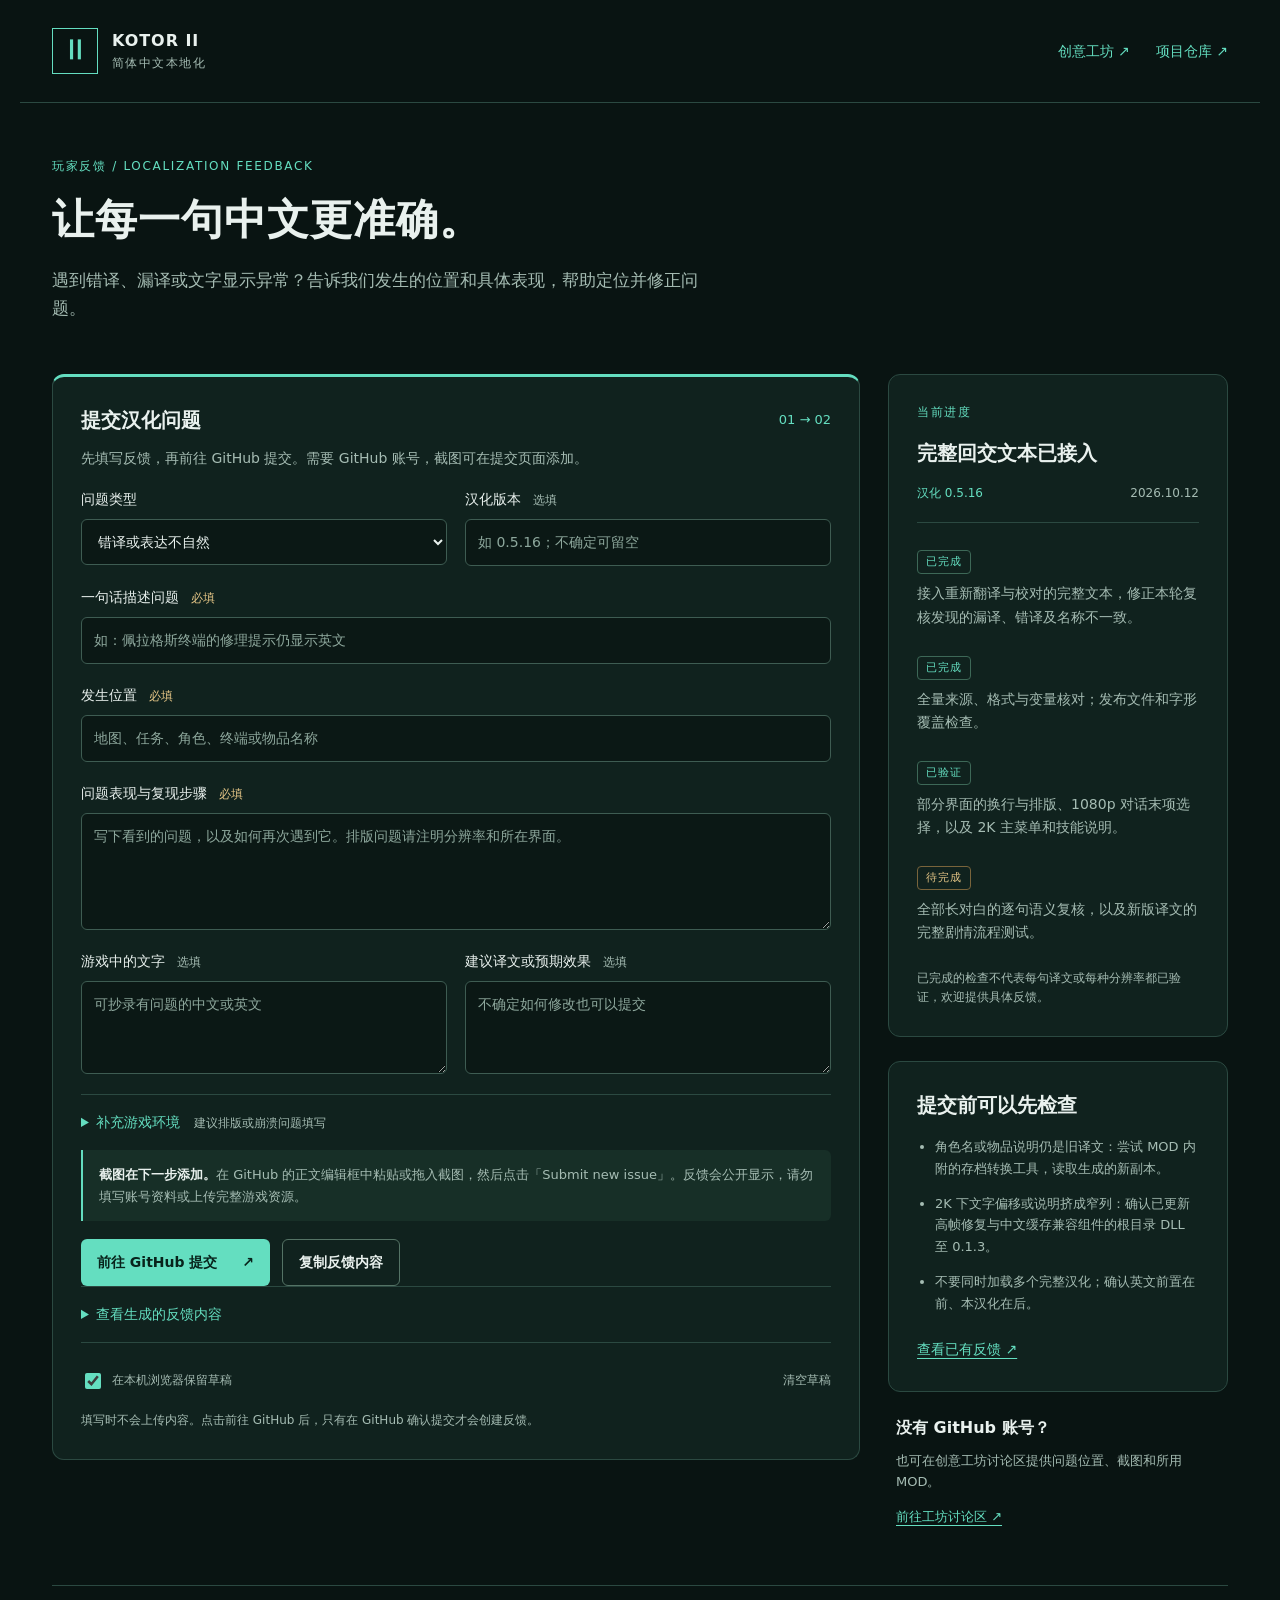
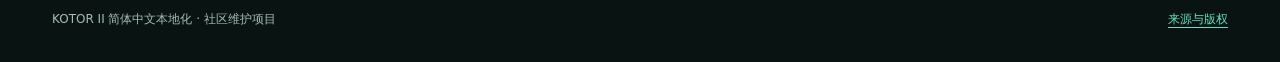
==== docs/index.html @ ccefe8b7 "Add player feedback website and clarify localization progress" ====
<!doctype html>
<html lang="zh-CN">
<head>
  <meta charset="utf-8">
  <meta name="viewport" content="width=device-width, initial-scale=1">
  <meta name="description" content="KOTOR II 简体中文汉化进度与问题反馈。报告错译、漏译、名称、字体和排版问题。">
  <meta name="color-scheme" content="dark">
  <title>汉化问题反馈 · KOTOR II</title>
  <link rel="stylesheet" href="./feedback.css">
  <script type="module" src="./feedback.mjs"></script>
</head>
<body>
  <header class="site-header">
    <a class="brand" href="./"><span class="brand-mark" aria-hidden="true">Ⅱ</span><span>KOTOR II <small>简体中文本地化</small></span></a>
    <nav aria-label="主导航">
      <a href="https://steamcommunity.com/sharedfiles/filedetails/?id=3816191703">创意工坊 ↗</a>
      <a href="https://github.com/francisagust198/kotor2-chinese-localization">项目仓库 ↗</a>
    </nav>
  </header>
  <main>
    <div class="intro">
      <p class="eyebrow">玩家反馈 / LOCALIZATION FEEDBACK</p>
      <h1>让每一句中文更准确。</h1>
      <p class="lead">遇到错译、漏译或文字显示异常？告诉我们发生的位置和具体表现，帮助定位并修正问题。</p>
    </div>
    <div class="layout">
      <section class="panel form-panel" aria-labelledby="feedback-heading">
        <div class="panel-heading"><h2 id="feedback-heading">提交汉化问题</h2><span class="step">01 → 02</span></div>
        <p class="hint">先填写反馈，再前往 GitHub 提交。需要 GitHub 账号，截图可在提交页面添加。</p>
        <noscript><p class="notice">此表单需要 JavaScript。也可<a href="https://github.com/francisagust198/kotor2-chinese-localization/issues/new?template=translation.md">直接在 GitHub 提交反馈</a>。</p></noscript>
        <form id="feedback-form">
          <div class="field-row">
            <div class="field"><label for="category">问题类型</label><select id="category" name="category"><option>错译或表达不自然</option><option>漏译或英文残留</option><option>名称或术语不一致</option><option>换行、截断或文字位置</option><option>字形或字体显示</option><option>崩溃或其他兼容问题</option><option>其他</option></select></div>
            <div class="field"><label for="version">汉化版本 <span>选填</span></label><input id="version" name="version" maxlength="80" placeholder="如 0.5.16；不确定可留空"></div>
          </div>
          <div class="field"><label for="title">一句话描述问题 <span class="required">必填</span></label><input id="title" name="title" required maxlength="100" placeholder="如：佩拉格斯终端的修理提示仍显示英文"></div>
          <div class="field"><label for="location">发生位置 <span class="required">必填</span></label><input id="location" name="location" required maxlength="250" placeholder="地图、任务、角色、终端或物品名称"></div>
          <div class="field"><label for="details">问题表现与复现步骤 <span class="required">必填</span></label><textarea id="details" name="details" required maxlength="12000" rows="4" placeholder="写下看到的问题，以及如何再次遇到它。排版问题请注明分辨率和所在界面。"></textarea></div>
          <div class="field-row">
            <div class="field"><label for="current">游戏中的文字 <span>选填</span></label><textarea id="current" name="current" maxlength="6000" rows="3" placeholder="可抄录有问题的中文或英文"></textarea></div>
            <div class="field"><label for="suggestion">建议译文或预期效果 <span>选填</span></label><textarea id="suggestion" name="suggestion" maxlength="6000" rows="3" placeholder="不确定如何修改也可以提交"></textarea></div>
          </div>
          <details class="environment">
            <summary>补充游戏环境 <span>建议排版或崩溃问题填写</span></summary>
            <div class="field-row">
              <div class="field"><label for="resolution">分辨率与显示模式</label><input id="resolution" name="resolution" maxlength="150" placeholder="如 1920×1080，全屏"></div>
              <div class="field"><label for="native">高帧修复与中文缓存兼容</label><select id="native" name="native"><option>不确定</option><option>已安装根目录 DLL</option><option>只订阅，未安装根目录 DLL</option><option>未使用</option></select></div>
            </div>
            <div class="field"><label for="mods">其他 MOD 与加载顺序</label><textarea id="mods" name="mods" maxlength="4000" rows="2" placeholder="如：TSLRCM + M4-78EP → 本汉化；是否启用宽屏配套版"></textarea></div>
            <div class="field"><label for="save">存档情况</label><input id="save" name="save" maxlength="250" placeholder="如：新游戏 / 旧存档 / 已用工具转换的副本"></div>
          </details>
          <p class="notice"><strong>截图在下一步添加。</strong>在 GitHub 的正文编辑框中粘贴或拖入截图，然后点击「Submit new issue」。反馈会公开显示，请勿填写账号资料或上传完整游戏资源。</p>
          <div class="actions"><button class="primary" type="submit">前往 GitHub 提交 <span aria-hidden="true">↗</span></button><button class="secondary" id="copy" type="button">复制反馈内容</button></div>
          <p id="message" role="status" aria-live="polite"></p>
          <details id="preview-details"><summary>查看生成的反馈内容</summary><label class="sr-only" for="preview">反馈内容</label><textarea id="preview" readonly rows="12"></textarea><button class="secondary" id="download" type="button">下载反馈文本</button><a id="continue-link" class="continue" hidden href="https://github.com/francisagust198/kotor2-chinese-localization/issues/new">打开 GitHub 提交页 ↗</a></details>
          <div class="draft-bar"><label><input type="checkbox" id="remember" checked> 在本机浏览器保留草稿</label><button id="clear" type="button">清空草稿</button></div>
          <p class="hint small">填写时不会上传内容。点击前往 GitHub 后，只有在 GitHub 确认提交才会创建反馈。</p>
        </form>
      </section>
      <aside>
        <section class="panel progress" aria-labelledby="progress-heading">
          <p class="eyebrow">当前进度</p><h2 id="progress-heading">完整回交文本已接入</h2>
          <div class="release"><span>汉化 0.5.16</span><time datetime="2026-10-12">2026.10.12</time></div>
          <ul class="milestones">
            <li><span class="state done">已完成</span><p>接入重新翻译与校对的完整文本，修正本轮复核发现的漏译、错译及名称不一致。</p></li>
            <li><span class="state done">已完成</span><p>全量来源、格式与变量核对；发布文件和字形覆盖检查。</p></li>
            <li><span class="state done">已验证</span><p>部分界面的换行与排版、1080p 对话末项选择，以及 2K 主菜单和技能说明。</p></li>
            <li><span class="state pending">待完成</span><p>全部长对白的逐句语义复核，以及新版译文的完整剧情流程测试。</p></li>
          </ul>
          <p class="hint small">已完成的检查不代表每句译文或每种分辨率都已验证，欢迎提供具体反馈。</p>
        </section>
        <section class="panel help" aria-labelledby="help-heading"><h2 id="help-heading">提交前可以先检查</h2>
          <ul><li>角色名或物品说明仍是旧译文：尝试 MOD 内附的存档转换工具，读取生成的新副本。</li><li>2K 下文字偏移或说明挤成窄列：确认已更新高帧修复与中文缓存兼容组件的根目录 DLL 至 0.1.3。</li><li>不要同时加载多个完整汉化；确认英文前置在前、本汉化在后。</li></ul>
          <a class="text-link" href="https://github.com/francisagust198/kotor2-chinese-localization/issues">查看已有反馈 ↗</a>
        </section>
        <section class="alternate"><h2>没有 GitHub 账号？</h2><p>也可在创意工坊讨论区提供问题位置、截图和所用 MOD。</p><a href="https://steamcommunity.com/sharedfiles/filedetails/discussions/3816191703">前往工坊讨论区 ↗</a></section>
      </aside>
    </div>
  </main>
  <footer><span>KOTOR II 简体中文本地化 · 社区维护项目</span><a href="https://github.com/francisagust198/kotor2-chinese-localization/blob/main/COPYRIGHT.md">来源与版权</a></footer>
</body>
</html>
---- docs/feedback.css ----
:root{--bg:#091412;--panel:#10221e;--line:#2b4941;--text:#e9f1ee;--muted:#a5bcb3;--accent:#64dec0;--gold:#e4c586;font-family:system-ui,-apple-system,"Segoe UI","Microsoft YaHei",sans-serif;color:var(--text);background:var(--bg);font-size:16px;line-height:1.65}
*{box-sizing:border-box}body{margin:0}a{color:var(--accent);text-underline-offset:4px}a:hover{color:white}button,input,textarea,select{font:inherit}button,a,input,select,textarea,summary{touch-action:manipulation}button,summary{cursor:pointer}button:focus-visible,a:focus-visible,summary:focus-visible{outline:3px solid var(--gold);outline-offset:4px}.site-header{max-width:1240px;margin:auto;padding:28px 32px;display:flex;align-items:center;justify-content:space-between;border-bottom:1px solid var(--line);gap:24px}.brand{display:flex;align-items:center;gap:14px;text-decoration:none;font-weight:650;color:var(--text);letter-spacing:.06em}.brand small{display:block;font-size:12px;color:var(--muted);font-weight:400;letter-spacing:.12em}.brand-mark{border:1px solid var(--accent);color:var(--accent);height:46px;width:46px;display:grid;place-items:center;font-size:26px;font-family:Georgia,serif}nav{display:flex;gap:26px;font-size:14px}nav a{text-decoration:none}main{max-width:1240px;margin:auto;padding:0 32px}.intro{padding:54px 0 34px;max-width:760px}.eyebrow{font-size:12px;letter-spacing:.14em;color:var(--accent);margin:0 0 16px}h1{font-size:clamp(28px,4vw,42px);line-height:1.3;margin:0 0 18px;letter-spacing:.025em}h2{font-size:20px;line-height:1.5;margin:0}p{margin:0 0 18px}.lead{color:var(--muted);font-size:17px;max-width:670px}.layout{display:grid;grid-template-columns:minmax(0,1fr) 340px;gap:28px;align-items:start}.panel{background:var(--panel);border:1px solid var(--line);border-radius:12px;padding:28px;margin-bottom:24px}.form-panel{border-top:3px solid var(--accent)}.panel-heading{display:flex;align-items:center;justify-content:space-between;gap:12px;margin-bottom:12px}.step{font-size:13px;color:var(--accent);font-variant-numeric:tabular-nums}.hint{color:var(--muted);font-size:14px}.small{font-size:12px}.field-row{display:grid;grid-template-columns:1fr 1fr;gap:18px}.field{margin-bottom:20px;min-width:0}label{display:block;font-size:14px;margin-bottom:8px}label span{font-size:12px;color:var(--muted);margin-left:8px}label .required{color:var(--gold)}input:not([type=checkbox]),select,textarea{display:block;width:100%;background:#0b1815;border:1px solid #3e5c52;border-radius:6px;color:var(--text);padding:11px 12px;min-height:46px;font-size:14px}textarea{resize:vertical}input::placeholder,textarea::placeholder{color:#8da79c}input:focus,select:focus,textarea:focus{outline:2px solid var(--accent);outline-offset:1px}details{border-top:1px solid var(--line);padding:16px 0}summary{font-size:14px;color:var(--accent);margin-bottom:0}details[open]>summary{margin-bottom:18px}summary span{font-size:12px;color:var(--muted);margin-left:10px}.notice{font-size:13px;color:var(--muted);background:#172f27;padding:14px 16px;border-left:2px solid var(--accent);border-radius:0 6px 6px 0}.notice strong{color:var(--text);font-weight:600}.actions{display:flex;gap:12px;flex-wrap:wrap}button{border:0;border-radius:6px;padding:11px 16px;min-height:44px;font-size:14px;font-weight:600}.primary{background:var(--accent);color:#08231b}.primary:hover{background:#8cedd2}.primary span{margin-left:20px}.secondary{background:transparent;color:var(--text);border:1px solid #547365}.secondary:hover{background:#223e33}#message{font-size:14px;color:var(--gold);margin:14px 0;overflow-wrap:anywhere}#message:empty{display:none}#preview{font-family:inherit;font-size:13px;margin-bottom:16px}.continue{margin-left:16px;display:inline-block;font-size:14px}.continue[hidden]{display:none}.draft-bar{display:flex;gap:12px;align-items:center;justify-content:space-between;border-top:1px solid var(--line);padding-top:16px}.draft-bar label{color:var(--muted);font-size:12px;margin:0;display:flex;align-items:center;gap:8px}.draft-bar input{accent-color:var(--accent);width:16px;height:16px}.draft-bar button{padding:6px 0;background:none;color:var(--muted);font-size:12px;font-weight:400}form>.small{margin-top:8px;margin-bottom:0}.release{display:flex;justify-content:space-between;gap:12px;font-size:12px;color:var(--muted);margin:16px 0 24px;padding-bottom:18px;border-bottom:1px solid var(--line)}.release span{color:var(--accent)}.milestones{list-style:none;padding:0;margin:0}.milestones li{margin-bottom:24px}.milestones p{font-size:14px;color:var(--muted);margin:8px 0 0}.state{font-size:11px;letter-spacing:.08em;display:inline-block;border:1px solid #3d6857;border-radius:4px;padding:2px 8px}.done{color:var(--accent)}.pending{color:var(--gold);border-color:#79643b}.progress>.hint{margin-bottom:0}.help ul{padding-left:18px;font-size:13px;color:var(--muted);margin:16px 0 22px}.help li{margin-bottom:14px}.text-link{font-size:14px}.alternate{padding:0 8px 24px}.alternate h2{font-size:16px}.alternate p{font-size:13px;color:var(--muted);margin:10px 0}.alternate a{font-size:13px}footer{max-width:1176px;margin:32px auto 0;padding:24px 0 32px;border-top:1px solid var(--line);display:flex;justify-content:space-between;gap:20px;color:var(--muted);font-size:12px}.sr-only{position:absolute;width:1px;height:1px;padding:0;margin:-1px;overflow:hidden;clip:rect(0,0,0,0);border:0}
@media(max-width:950px){.layout{grid-template-columns:minmax(0,1fr) 290px;gap:20px}.panel{padding:22px}.field-row{grid-template-columns:1fr;gap:0}}
@media(max-width:740px){.site-header{padding:20px;align-items:flex-start;flex-wrap:wrap}nav{gap:22px}main{padding:0 20px}.intro{padding:36px 0 20px}.layout{grid-template-columns:1fr}.field-row{grid-template-columns:1fr 1fr;gap:16px}aside{display:grid;grid-template-columns:1fr;gap:0}footer{margin:20px;padding:20px 0;flex-wrap:wrap}.panel{padding:22px}.lead{font-size:15px}}
@media(max-width:460px){.field-row{grid-template-columns:1fr;gap:0}.panel{padding:18px}.actions{flex-direction:column}.actions button{width:100%}summary span{display:block;margin:4px 0 0 16px}.continue{display:block;margin:12px 0 0}.draft-bar{align-items:flex-start}.brand{font-size:14px}h1{font-size:28px}}
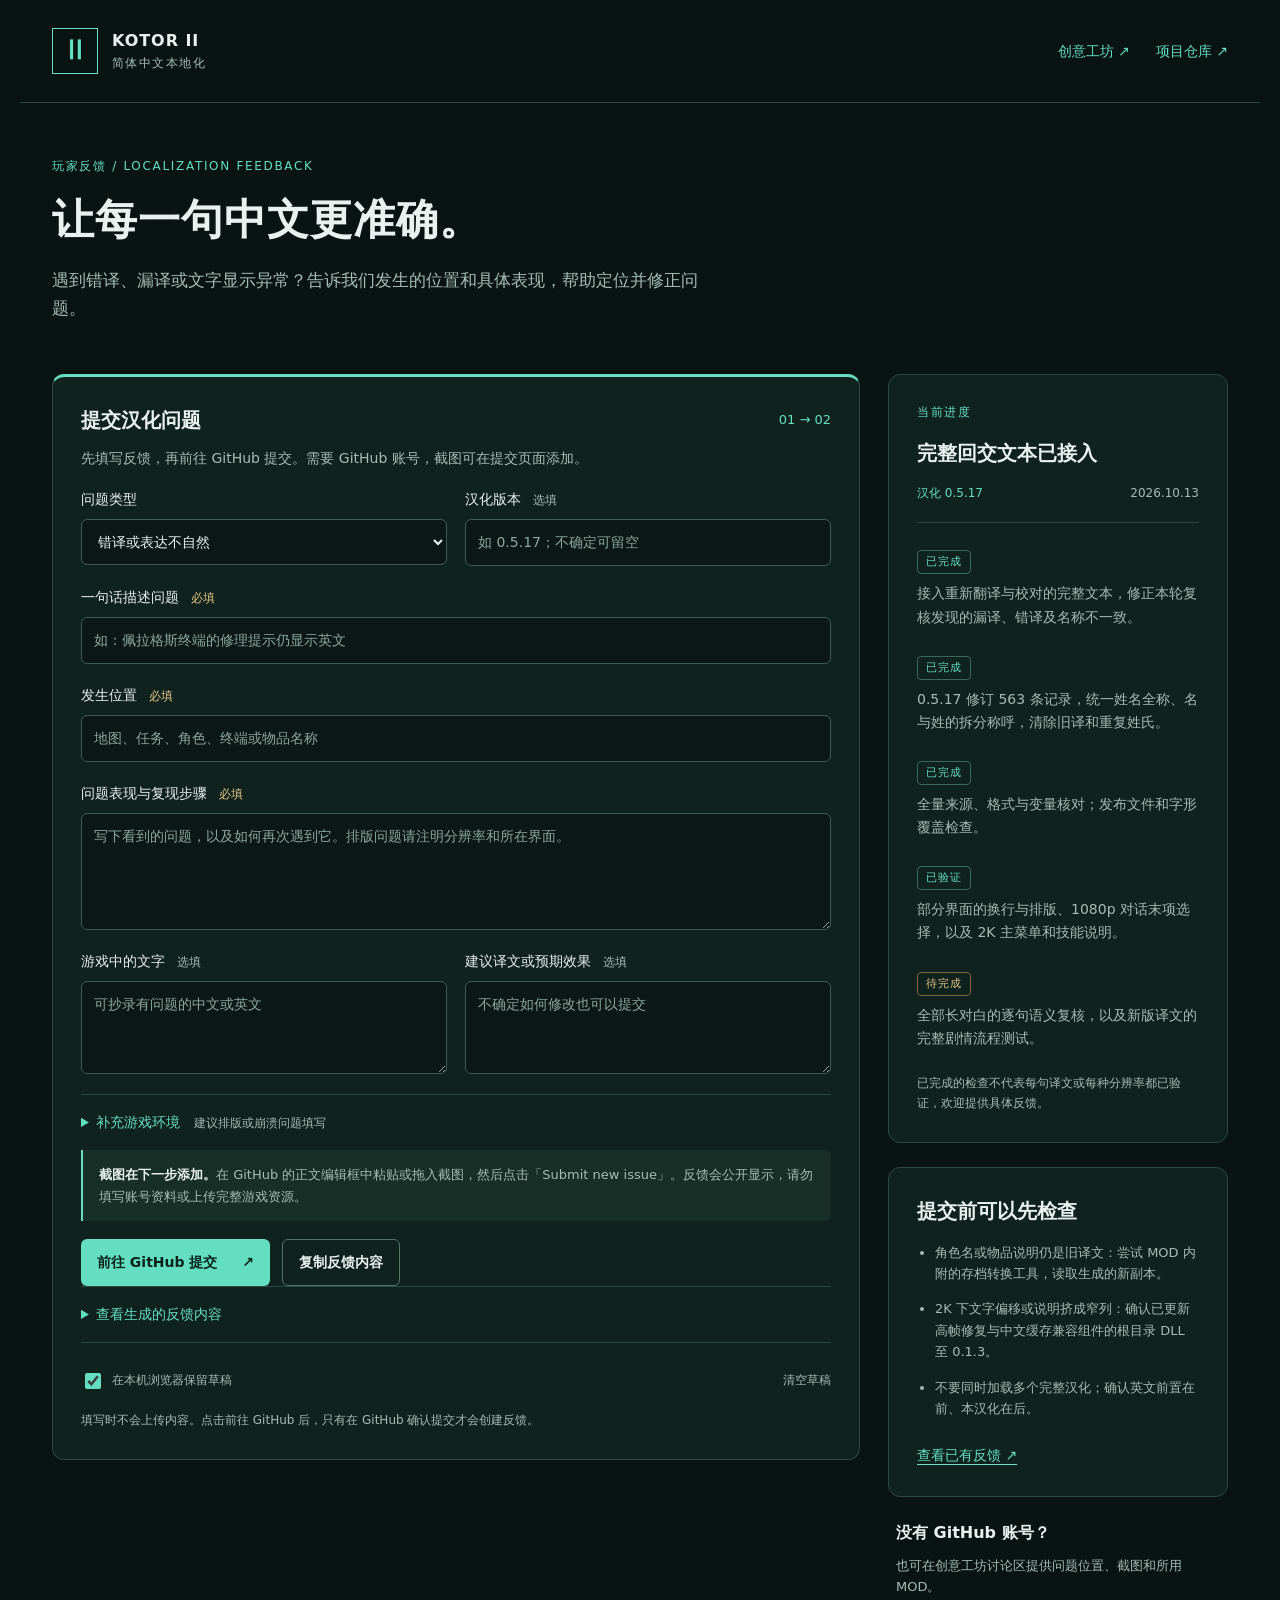
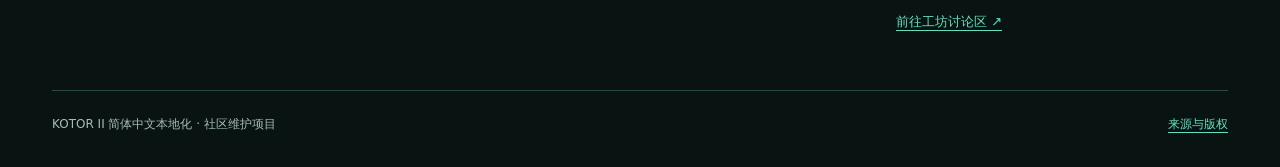
==== commit e87384d9: "Unify split character names and remove duplicate surnames in 0.5.17" ====
--- a/docs/index.html
+++ b/docs/index.html
@@ -31,7 +31,7 @@
         <form id="feedback-form">
           <div class="field-row">
             <div class="field"><label for="category">问题类型</label><select id="category" name="category"><option>错译或表达不自然</option><option>漏译或英文残留</option><option>名称或术语不一致</option><option>换行、截断或文字位置</option><option>字形或字体显示</option><option>崩溃或其他兼容问题</option><option>其他</option></select></div>
-            <div class="field"><label for="version">汉化版本 <span>选填</span></label><input id="version" name="version" maxlength="80" placeholder="如 0.5.16；不确定可留空"></div>
+            <div class="field"><label for="version">汉化版本 <span>选填</span></label><input id="version" name="version" maxlength="80" placeholder="如 0.5.17；不确定可留空"></div>
           </div>
           <div class="field"><label for="title">一句话描述问题 <span class="required">必填</span></label><input id="title" name="title" required maxlength="100" placeholder="如：佩拉格斯终端的修理提示仍显示英文"></div>
           <div class="field"><label for="location">发生位置 <span class="required">必填</span></label><input id="location" name="location" required maxlength="250" placeholder="地图、任务、角色、终端或物品名称"></div>
@@ -60,9 +60,10 @@
       <aside>
         <section class="panel progress" aria-labelledby="progress-heading">
           <p class="eyebrow">当前进度</p><h2 id="progress-heading">完整回交文本已接入</h2>
-          <div class="release"><span>汉化 0.5.16</span><time datetime="2026-10-12">2026.10.12</time></div>
+          <div class="release"><span>汉化 0.5.17</span><time datetime="2026-10-13">2026.10.13</time></div>
           <ul class="milestones">
             <li><span class="state done">已完成</span><p>接入重新翻译与校对的完整文本，修正本轮复核发现的漏译、错译及名称不一致。</p></li>
+            <li><span class="state done">已完成</span><p>0.5.17 修订 563 条记录，统一姓名全称、名与姓的拆分称呼，清除旧译和重复姓氏。</p></li>
             <li><span class="state done">已完成</span><p>全量来源、格式与变量核对；发布文件和字形覆盖检查。</p></li>
             <li><span class="state done">已验证</span><p>部分界面的换行与排版、1080p 对话末项选择，以及 2K 主菜单和技能说明。</p></li>
             <li><span class="state pending">待完成</span><p>全部长对白的逐句语义复核，以及新版译文的完整剧情流程测试。</p></li>
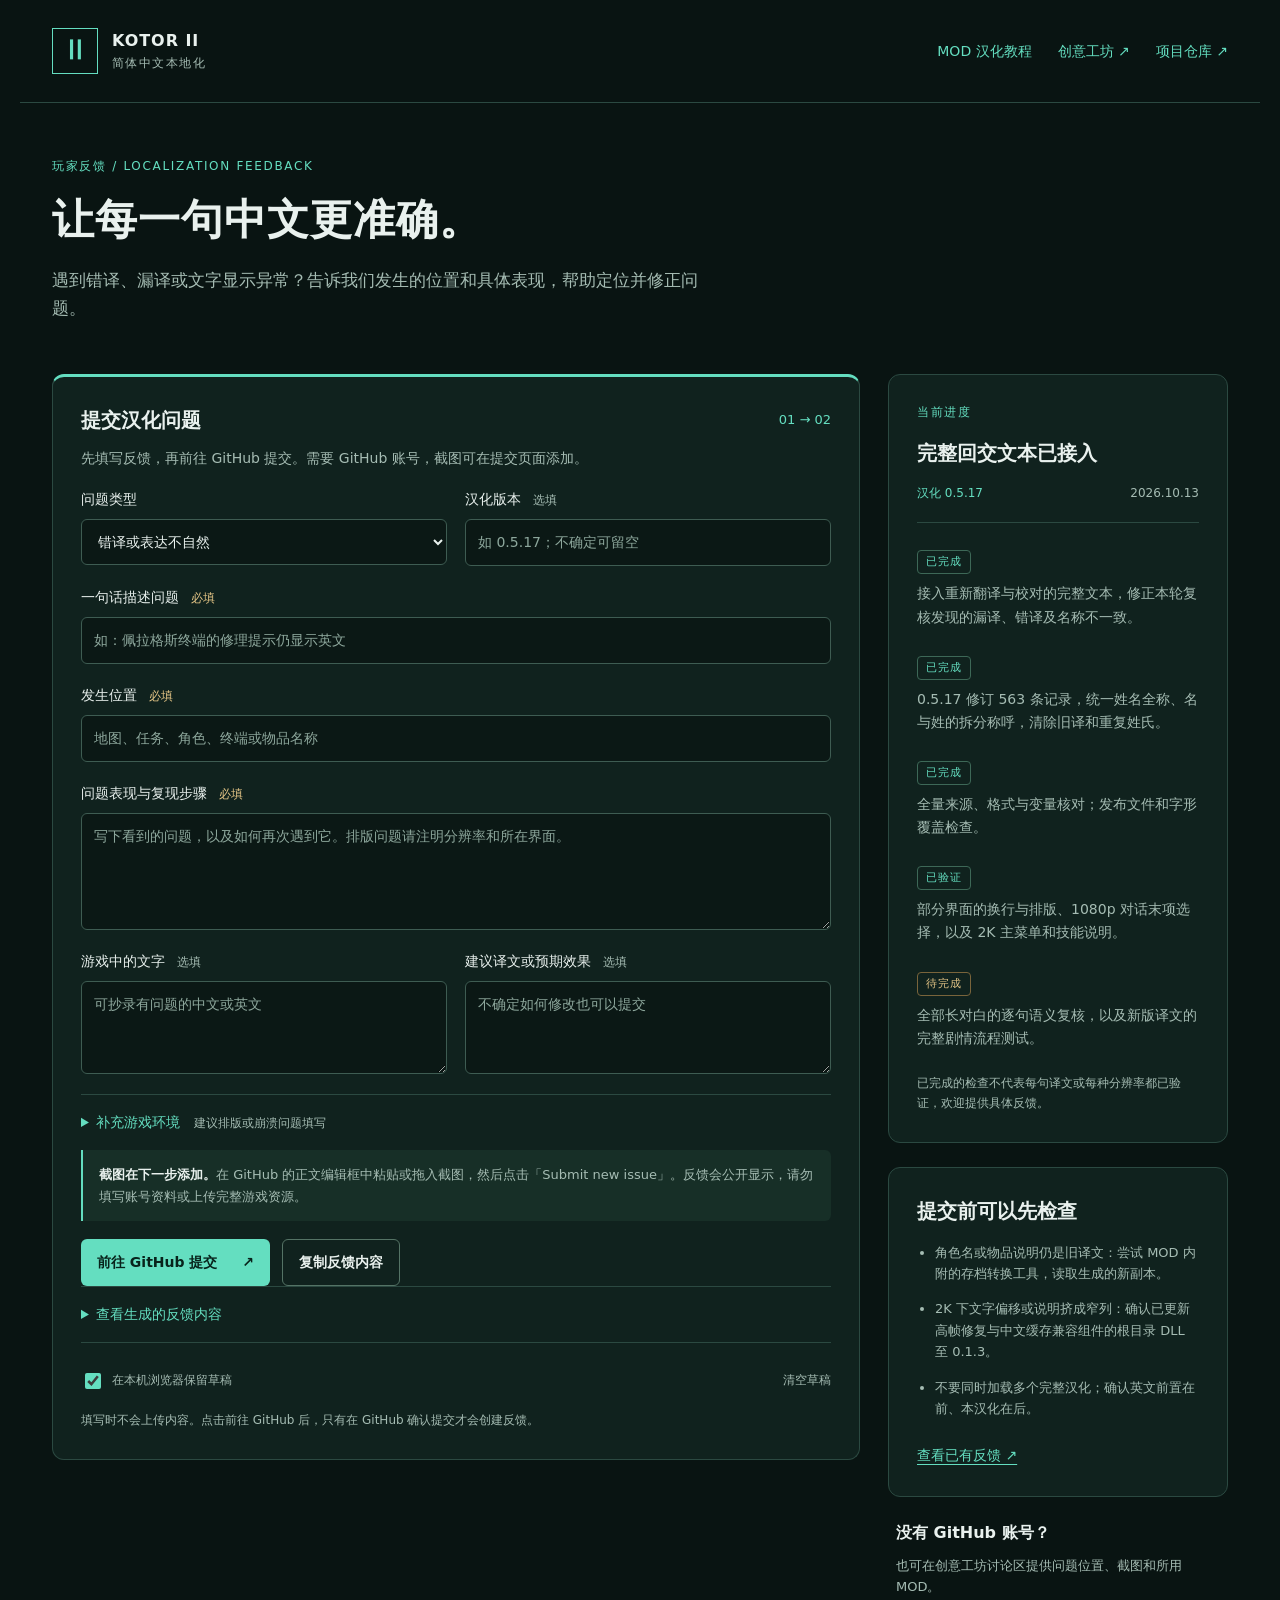
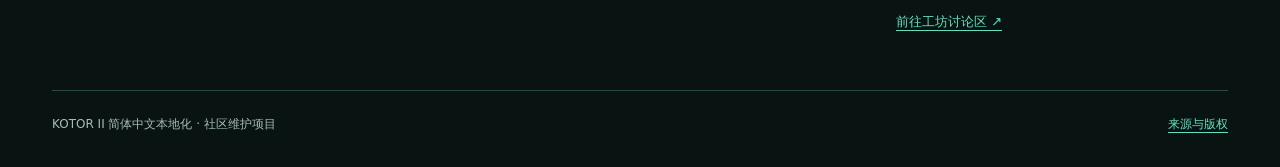
==== commit de87549f: "Add standalone MOD translation workbench, AI drafts and tutorial" ====
--- a/docs/index.html
+++ b/docs/index.html
@@ -13,6 +13,7 @@
   <header class="site-header">
     <a class="brand" href="./"><span class="brand-mark" aria-hidden="true">Ⅱ</span><span>KOTOR II <small>简体中文本地化</small></span></a>
     <nav aria-label="主导航">
+      <a href="./mod-translation.html">MOD 汉化教程</a>
       <a href="https://steamcommunity.com/sharedfiles/filedetails/?id=3816191703">创意工坊 ↗</a>
       <a href="https://github.com/francisagust198/kotor2-chinese-localization">项目仓库 ↗</a>
     </nav>
